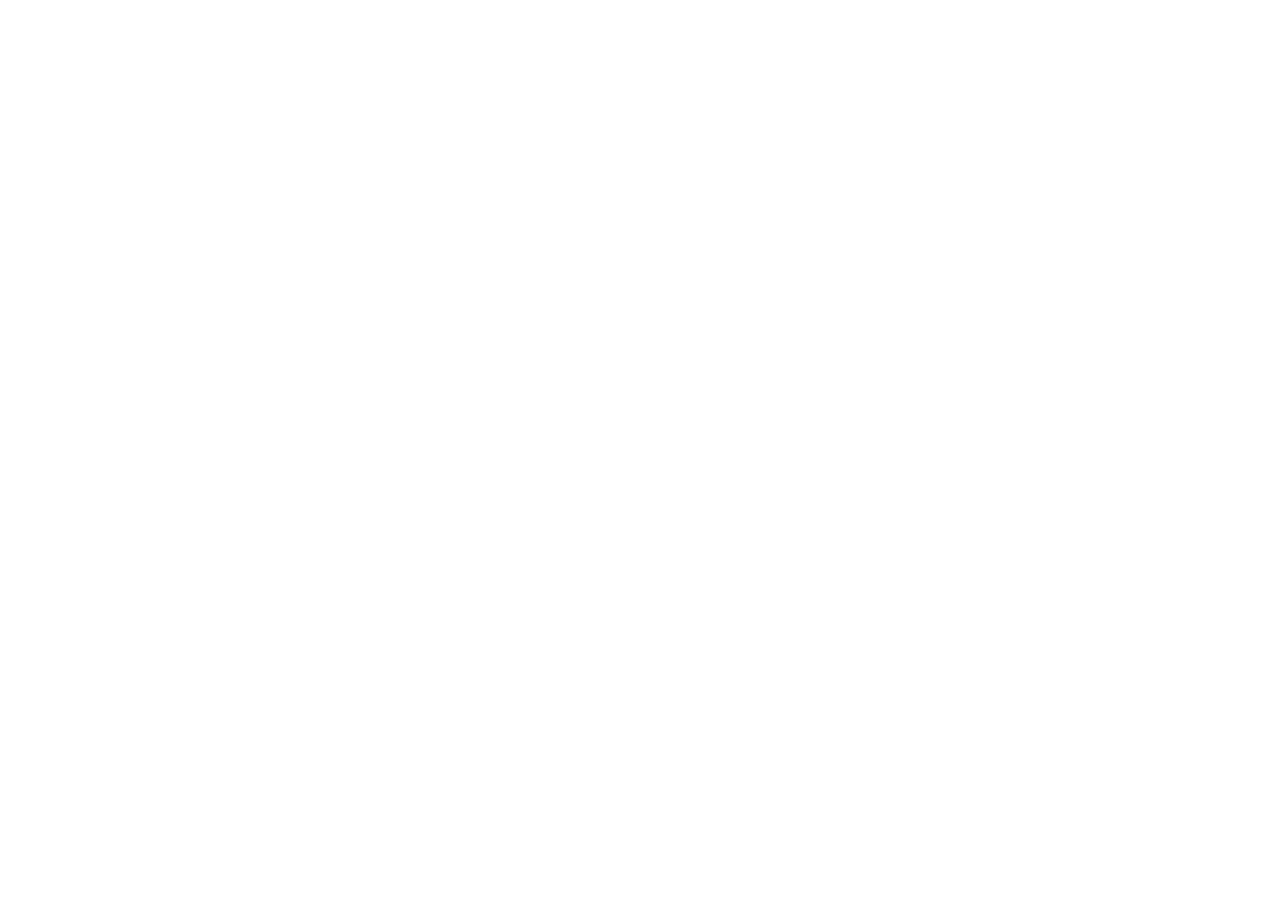
==== index.html @ f250bab3 "fix: open learning library directly instead of stalled iframe" ====
<!doctype html>
<html lang="ko">
<head>
  <meta charset="utf-8">
  <meta name="viewport" content="width=device-width,initial-scale=1,viewport-fit=cover">
  <meta name="theme-color" content="#f7f4ee">
  <meta http-equiv="refresh" content="0;url=https://learning-webapp-library.lejinku.chatgpt.site/">
  <title>배움 링크 | 학습자료 웹앱 모음</title>
  <style>
    html,body{min-height:100%;margin:0;background:#f7f4ee}
    body{display:grid;min-height:100vh;place-items:center;font-family:"Pretendard","Noto Sans KR",system-ui,sans-serif;color:#173f35}
    main{max-width:32rem;padding:32px;text-align:center}
    h1{font-size:24px}
    p{line-height:1.7;color:#536676}
    a{display:inline-block;margin-top:12px;padding:12px 20px;border-radius:999px;background:#173f35;color:#fff;text-decoration:none}
  </style>
</head>
<body>
  <main>
    <h1>학습자료방을 여는 중입니다.</h1>
    <p>자동으로 이동하지 않으면 아래 버튼을 눌러 주세요.</p>
    <a href="https://learning-webapp-library.lejinku.chatgpt.site/">학습자료방 바로 열기</a>
  </main>
</body>
</html>
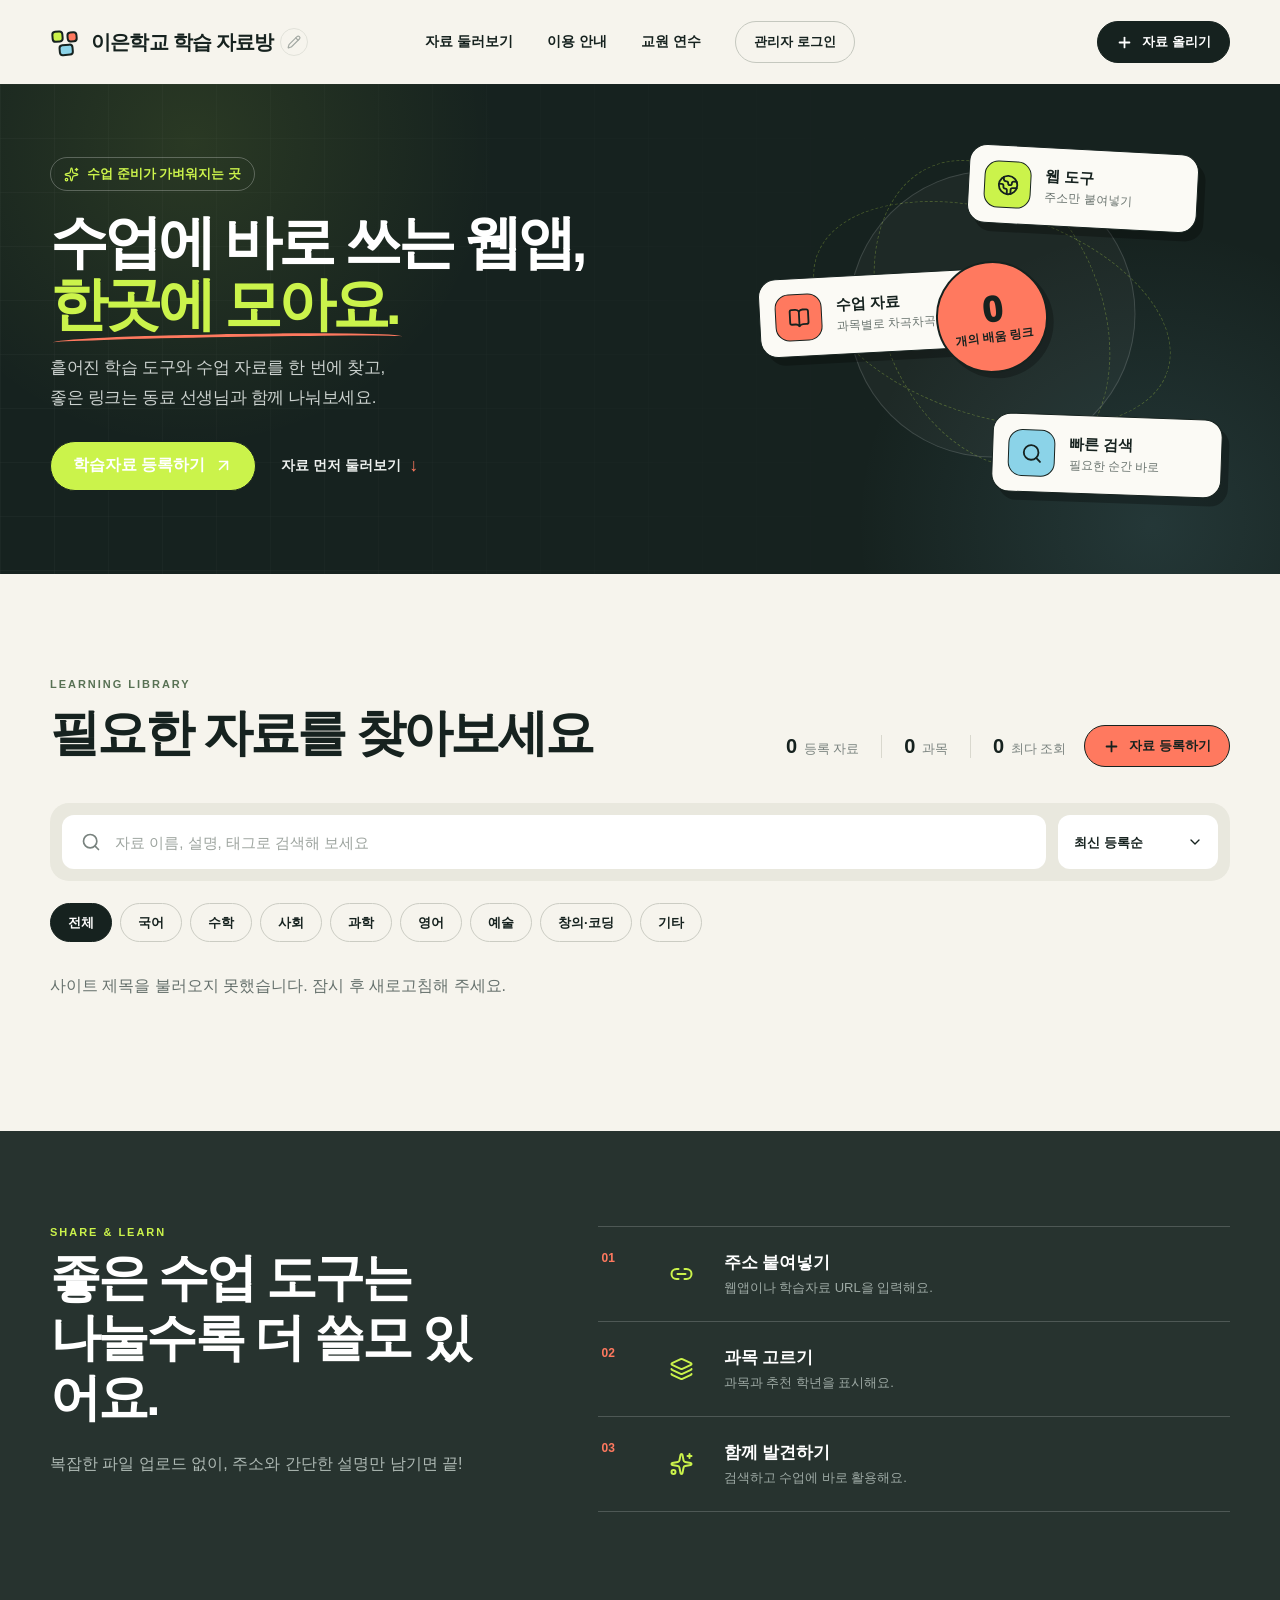
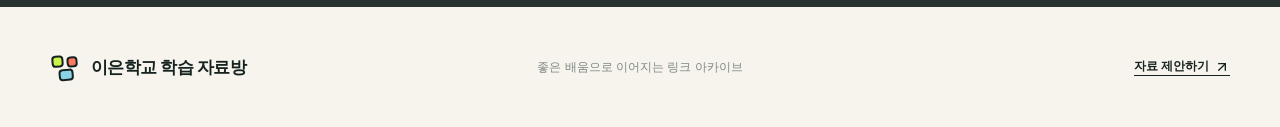
==== commit 3767f8cc: "feat: self-host main learning library with authenticated persistent CRUD" ====
--- a/index.html
+++ b/index.html
@@ -1,25 +1,4 @@
 <!doctype html>
-<html lang="ko">
-<head>
-  <meta charset="utf-8">
-  <meta name="viewport" content="width=device-width,initial-scale=1,viewport-fit=cover">
-  <meta name="theme-color" content="#f7f4ee">
-  <meta http-equiv="refresh" content="0;url=https://learning-webapp-library.lejinku.chatgpt.site/">
-  <title>배움 링크 | 학습자료 웹앱 모음</title>
-  <style>
-    html,body{min-height:100%;margin:0;background:#f7f4ee}
-    body{display:grid;min-height:100vh;place-items:center;font-family:"Pretendard","Noto Sans KR",system-ui,sans-serif;color:#173f35}
-    main{max-width:32rem;padding:32px;text-align:center}
-    h1{font-size:24px}
-    p{line-height:1.7;color:#536676}
-    a{display:inline-block;margin-top:12px;padding:12px 20px;border-radius:999px;background:#173f35;color:#fff;text-decoration:none}
-  </style>
-</head>
-<body>
-  <main>
-    <h1>학습자료방을 여는 중입니다.</h1>
-    <p>자동으로 이동하지 않으면 아래 버튼을 눌러 주세요.</p>
-    <a href="https://learning-webapp-library.lejinku.chatgpt.site/">학습자료방 바로 열기</a>
-  </main>
-</body>
-</html>
+<html lang="ko"><head><meta charset="utf-8"><meta name="viewport" content="width=device-width,initial-scale=1"><meta name="description" content="교사와 학습자가 유용한 웹앱 학습자료를 등록하고 과목별로 찾는 링크 아카이브"><meta name="referrer" content="strict-origin-when-cross-origin"><title>배움 링크 | 수업에 바로 쓰는 웹앱 모음</title><link rel="stylesheet" href="library.css?v=20261106-main-v1"><script src="library.js?v=20261106-main-v1" defer></script></head><body><main class="site-shell"><header class="topbar"><div class="brand-editor"><a aria-label="이은학교 학습 자료방 홈" class="brand" href="#top"><span aria-hidden="true" class="brand-mark"><span></span><span></span><span></span></span><span id="site-title">이은학교 학습 자료방</span></a><button aria-label="사이트 제목 수정" class="brand-edit-button" id="edit-title" type="button"><svg aria-hidden="true" class="lucide lucide-pencil" fill="none" height="14" stroke="currentColor" stroke-linecap="round" stroke-linejoin="round" stroke-width="2" viewBox="0 0 24 24" width="14" xmlns="http://www.w3.org/2000/svg"><path d="M21.174 6.812a1 1 0 0 0-3.986-3.987L3.842 16.174a2 2 0 0 0-.5.83l-1.321 4.352a.5.5 0 0 0 .623.622l4.353-1.32a2 2 0 0 0 .83-.497z"></path><path d="m15 5 4 4"></path></svg></button></div><nav aria-label="주요 메뉴" class="topnav"><a href="#library">자료 둘러보기</a><a href="#how">이용 안내</a><a href="training/">교원 연수</a><button class="button button-small button-ghost" id="login-button" type="button">관리자 로그인</button></nav><button class="button button-small button-ink" data-register=""><svg aria-hidden="true" class="lucide lucide-plus" fill="none" height="17" stroke="currentColor" stroke-linecap="round" stroke-linejoin="round" stroke-width="2.5" viewBox="0 0 24 24" width="17" xmlns="http://www.w3.org/2000/svg"><path d="M5 12h14"></path><path d="M12 5v14"></path></svg> 자료 올리기</button></header><section class="hero" id="top"><div class="hero-copy"><div class="eyebrow"><svg aria-hidden="true" class="lucide lucide-sparkles lucide-stars" fill="none" height="15" stroke="currentColor" stroke-linecap="round" stroke-linejoin="round" stroke-width="2" viewBox="0 0 24 24" width="15" xmlns="http://www.w3.org/2000/svg"><path d="M11.017 2.814a1 1 0 0 1 1.966 0l1.051 5.558a2 2 0 0 0 1.594 1.594l5.558 1.051a1 1 0 0 1 0 1.966l-5.558 1.051a2 2 0 0 0-1.594 1.594l-1.051 5.558a1 1 0 0 1-1.966 0l-1.051-5.558a2 2 0 0 0-1.594-1.594l-5.558-1.051a1 1 0 0 1 0-1.966l5.558-1.051a2 2 0 0 0 1.594-1.594z"></path><path d="M20 2v4"></path><path d="M22 4h-4"></path><circle cx="4" cy="20" r="2"></circle></svg> 수업 준비가 가벼워지는 곳</div><h1>수업에 바로 쓰는 웹앱,<br/><span>한곳에 모아요.</span></h1><p>흩어진 학습 도구와 수업 자료를 한 번에 찾고,<br class="desktop-break"/> 좋은 링크는 동료 선생님과 함께 나눠보세요.</p><div class="hero-actions"><button class="button button-lime" data-register="">학습자료 등록하기 <svg aria-hidden="true" class="lucide lucide-arrow-up-right" fill="none" height="19" stroke="currentColor" stroke-linecap="round" stroke-linejoin="round" stroke-width="2" viewBox="0 0 24 24" width="19" xmlns="http://www.w3.org/2000/svg"><path d="M7 7h10v10"></path><path d="M7 17 17 7"></path></svg></button><a class="text-link" href="#library">자료 먼저 둘러보기 <span aria-hidden="true">↓</span></a></div></div><div aria-hidden="true" class="hero-board"><div class="orbit orbit-one"></div><div class="orbit orbit-two"></div><div class="floating-card float-a"><div class="floating-icon mint"><svg aria-hidden="true" class="lucide lucide-earth lucide-globe-2" fill="none" height="24" stroke="currentColor" stroke-linecap="round" stroke-linejoin="round" stroke-width="2" viewBox="0 0 24 24" width="24" xmlns="http://www.w3.org/2000/svg"><path d="M21.54 15H17a2 2 0 0 0-2 2v4.54"></path><path d="M7 3.34V5a3 3 0 0 0 3 3a2 2 0 0 1 2 2c0 1.1.9 2 2 2a2 2 0 0 0 2-2c0-1.1.9-2 2-2h3.17"></path><path d="M11 21.95V18a2 2 0 0 0-2-2a2 2 0 0 1-2-2v-1a2 2 0 0 0-2-2H2.05"></path><circle cx="12" cy="12" r="10"></circle></svg></div><div><strong>웹 도구</strong><span>주소만 붙여넣기</span></div></div><div class="floating-card float-b"><div class="floating-icon coral"><svg aria-hidden="true" class="lucide lucide-book-open" fill="none" height="24" stroke="currentColor" stroke-linecap="round" stroke-linejoin="round" stroke-width="2" viewBox="0 0 24 24" width="24" xmlns="http://www.w3.org/2000/svg"><path d="M12 5v16"></path><path d="M20.001 19A2 2 0 0022 17V5a2 2 0 00-1.999-2L16 3.002A5 5 0 0012 5a5 5 0 00-4-2H4a2 2 0 00-2 2v12a2 2 0 001.999 2H8a5 5 0 014 2 5 5 0 014-2z"></path></svg></div><div><strong>수업 자료</strong><span>과목별로 차곡차곡</span></div></div><div class="floating-card float-c"><div class="floating-icon sky"><svg aria-hidden="true" class="lucide lucide-search" fill="none" height="24" stroke="currentColor" stroke-linecap="round" stroke-linejoin="round" stroke-width="2" viewBox="0 0 24 24" width="24" xmlns="http://www.w3.org/2000/svg"><path d="m21 21-4.34-4.34"></path><circle cx="11" cy="11" r="8"></circle></svg></div><div><strong>빠른 검색</strong><span>필요한 순간 바로</span></div></div><div class="hero-badge"><span class="badge-number" id="hero-count">0</span><span>개의 배움 링크</span></div></div></section><section class="library-section" id="library"><div class="section-heading"><div><span class="section-kicker">LEARNING LIBRARY</span><h2>필요한 자료를 찾아보세요</h2></div><div class="section-heading-actions"><div aria-label="자료실 현황" class="mini-stats"><span><strong id="resource-count">0</strong> 등록 자료</span><span><strong id="subject-count">0</strong> 과목</span><span><strong id="view-max">0</strong> 최다 조회</span></div><button class="button button-small button-coral library-add-button" data-register=""><svg aria-hidden="true" class="lucide lucide-plus" fill="none" height="17" stroke="currentColor" stroke-linecap="round" stroke-linejoin="round" stroke-width="2.5" viewBox="0 0 24 24" width="17" xmlns="http://www.w3.org/2000/svg"><path d="M5 12h14"></path><path d="M12 5v14"></path></svg> 자료 등록하기</button></div></div><div class="search-panel"><label class="search-field"><svg aria-hidden="true" class="lucide lucide-search" fill="none" height="20" stroke="currentColor" stroke-linecap="round" stroke-linejoin="round" stroke-width="2" viewBox="0 0 24 24" width="20" xmlns="http://www.w3.org/2000/svg"><path d="m21 21-4.34-4.34"></path><circle cx="11" cy="11" r="8"></circle></svg><span class="sr-only">자료 검색</span><input id="search" placeholder="자료 이름, 설명, 태그로 검색해 보세요" style="" value=""/></label><label class="select-wrap"><span class="sr-only">정렬</span><select id="sort"><option selected="" value="latest">최신 등록순</option><option value="popular">조회수 높은순</option><option value="title">가나다순</option></select><svg aria-hidden="true" class="lucide lucide-chevron-down" fill="none" height="16" stroke="currentColor" stroke-linecap="round" stroke-linejoin="round" stroke-width="2" viewBox="0 0 24 24" width="16" xmlns="http://www.w3.org/2000/svg"><path d="m6 9 6 6 6-6"></path></svg></label></div><div aria-label="과목 선택" class="subject-tabs" role="list"><button class="active" data-subject="전체">전체</button><button class="" data-subject="국어">국어</button><button class="" data-subject="수학">수학</button><button class="" data-subject="사회">사회</button><button class="" data-subject="과학">과학</button><button class="" data-subject="영어">영어</button><button class="" data-subject="예술">예술</button><button class="" data-subject="창의·코딩">창의·코딩</button><button class="" data-subject="기타">기타</button></div><p aria-live="polite" id="library-message" role="status">자료를 불러오는 중입니다.</p><div class="resource-grid" id="resource-grid"></div></section><section class="how-section" id="how"><div class="how-copy"><span class="section-kicker light">SHARE &amp; LEARN</span><h2>좋은 수업 도구는<br/>나눌수록 더 쓸모 있어요.</h2><p>복잡한 파일 업로드 없이, 주소와 간단한 설명만 남기면 끝!</p></div><ol class="steps"><li><span>01</span><div><svg aria-hidden="true" class="lucide lucide-link-2" fill="none" height="24" stroke="currentColor" stroke-linecap="round" stroke-linejoin="round" stroke-width="2" viewBox="0 0 24 24" width="24" xmlns="http://www.w3.org/2000/svg"><path d="M9 17H7A5 5 0 0 1 7 7h2"></path><path d="M15 7h2a5 5 0 1 1 0 10h-2"></path><line x1="8" x2="16" y1="12" y2="12"></line></svg><strong>주소 붙여넣기</strong><p>웹앱이나 학습자료 URL을 입력해요.</p></div></li><li><span>02</span><div><svg aria-hidden="true" class="lucide lucide-layers lucide-layers-3" fill="none" height="24" stroke="currentColor" stroke-linecap="round" stroke-linejoin="round" stroke-width="2" viewBox="0 0 24 24" width="24" xmlns="http://www.w3.org/2000/svg"><path d="M12.83 2.18a2 2 0 0 0-1.66 0L2.6 6.08a1 1 0 0 0 0 1.83l8.58 3.91a2 2 0 0 0 1.66 0l8.58-3.9a1 1 0 0 0 0-1.83z"></path><path d="M2 12a1 1 0 0 0 .58.91l8.6 3.91a2 2 0 0 0 1.65 0l8.58-3.9A1 1 0 0 0 22 12"></path><path d="M2 17a1 1 0 0 0 .58.91l8.6 3.91a2 2 0 0 0 1.65 0l8.58-3.9A1 1 0 0 0 22 17"></path></svg><strong>과목 고르기</strong><p>과목과 추천 학년을 표시해요.</p></div></li><li><span>03</span><div><svg aria-hidden="true" class="lucide lucide-sparkles lucide-stars" fill="none" height="24" stroke="currentColor" stroke-linecap="round" stroke-linejoin="round" stroke-width="2" viewBox="0 0 24 24" width="24" xmlns="http://www.w3.org/2000/svg"><path d="M11.017 2.814a1 1 0 0 1 1.966 0l1.051 5.558a2 2 0 0 0 1.594 1.594l5.558 1.051a1 1 0 0 1 0 1.966l-5.558 1.051a2 2 0 0 0-1.594 1.594l-1.051 5.558a1 1 0 0 1-1.966 0l-1.051-5.558a2 2 0 0 0-1.594-1.594l-5.558-1.051a1 1 0 0 1 0-1.966l5.558-1.051a2 2 0 0 0 1.594-1.594z"></path><path d="M20 2v4"></path><path d="M22 4h-4"></path><circle cx="4" cy="20" r="2"></circle></svg><strong>함께 발견하기</strong><p>검색하고 수업에 바로 활용해요.</p></div></li></ol></section><footer><div class="brand footer-brand"><span class="brand-mark"><span></span><span></span><span></span></span><span id="footer-title">이은학교 학습 자료방</span></div><p>좋은 배움으로 이어지는 링크 아카이브</p><button class="footer-action" data-register="">자료 제안하기 <svg aria-hidden="true" class="lucide lucide-arrow-up-right" fill="none" height="16" stroke="currentColor" stroke-linecap="round" stroke-linejoin="round" stroke-width="2" viewBox="0 0 24 24" width="16" xmlns="http://www.w3.org/2000/svg"><path d="M7 7h10v10"></path><path d="M7 17 17 7"></path></svg></button></footer><div class="modal-backdrop" hidden="" id="resource-dialog" role="presentation"><section aria-labelledby="modal-title" aria-modal="true" class="modal" role="dialog"><div class="modal-header"><div><span class="section-kicker">ADD A RESOURCE</span><h2 id="modal-title">새 학습자료 올리기</h2></div><button aria-label="창 닫기" class="modal-close" data-close="resource-dialog"><svg aria-hidden="true" class="lucide lucide-x" fill="none" height="21" stroke="currentColor" stroke-linecap="round" stroke-linejoin="round" stroke-width="2" viewBox="0 0 24 24" width="21" xmlns="http://www.w3.org/2000/svg"><path d="M18 6 6 18"></path><path d="m6 6 12 12"></path></svg></button></div><p class="modal-intro">자주 쓰는 웹앱이나 유용한 수업 자료를 간단히 소개해 주세요.</p><form id="resource-form"><p class="form-error" id="resource-error" role="alert"></p><div class="field-grid"><label class="field full"><span>자료 이름 <b>*</b></span><input id="resource-title" maxlength="80" name="title" placeholder="예: 우리 반 퀴즈 만들기" required="" value=""/></label><label class="field full"><span>웹 주소 <b>*</b></span><div class="input-with-icon"><svg aria-hidden="true" class="lucide lucide-link-2" fill="none" height="17" stroke="currentColor" stroke-linecap="round" stroke-linejoin="round" stroke-width="2" viewBox="0 0 24 24" width="17" xmlns="http://www.w3.org/2000/svg"><path d="M9 17H7A5 5 0 0 1 7 7h2"></path><path d="M15 7h2a5 5 0 1 1 0 10h-2"></path><line x1="8" x2="16" y1="12" y2="12"></line></svg><input id="resource-url" name="url" placeholder="https://" required="" type="url" value=""/></div></label><label class="field full"><span>작성자 <b>*</b></span><div class="input-with-icon"><svg aria-hidden="true" class="lucide lucide-user-round lucide-user-2" fill="none" height="17" stroke="currentColor" stroke-linecap="round" stroke-linejoin="round" stroke-width="2" viewBox="0 0 24 24" width="17" xmlns="http://www.w3.org/2000/svg"><circle cx="12" cy="8" r="5"></circle><path d="M20 21a8 8 0 0 0-16 0"></path></svg><input autocomplete="name" id="resource-author" maxlength="40" name="author" placeholder="예: 이진구 선생님" required="" value=""/></div></label><label class="field full"><span>한 줄 설명</span><textarea id="resource-description" maxlength="300" name="description" placeholder="어떤 수업에, 어떻게 활용하면 좋은지 알려주세요."></textarea></label><label class="field"><span>과목 <b>*</b></span><select id="resource-subject" name="subject"><option value="국어">국어</option><option value="수학">수학</option><option value="사회">사회</option><option value="과학">과학</option><option value="영어">영어</option><option value="예술">예술</option><option value="창의·코딩">창의·코딩</option><option selected="" value="기타">기타</option></select></label><label class="field"><span>추천 학년</span><select id="resource-grade" name="grade"><option value="전 학년">전 학년</option><option value="초등 저학년">초등 저학년</option><option value="초등 고학년">초등 고학년</option><option value="중학교">중학교</option><option value="고등학교">고등학교</option><option value="교사용">교사용</option></select></label><label class="field full"><span>태그</span><input id="resource-tags" maxlength="100" name="tags" placeholder="퀴즈, 협업, 발표 (쉼표로 구분)" value=""/><small>최대 5개까지 입력할 수 있어요.</small></label></div><div class="modal-actions"><button class="button button-ghost" data-close="resource-dialog" type="button">취소</button><button class="button button-ink" id="save-resource" type="submit"><svg aria-hidden="true" class="lucide lucide-check" fill="none" height="18" stroke="currentColor" stroke-linecap="round" stroke-linejoin="round" stroke-width="2" viewBox="0 0 24 24" width="18" xmlns="http://www.w3.org/2000/svg"><path d="M20 6 9 17l-5-5"></path></svg>자료 등록하기</button></div></form></section></div><div class="modal-backdrop" hidden="" id="login-dialog"><section aria-labelledby="login-title" aria-modal="true" class="modal" role="dialog"><div class="modal-header"><h2 id="login-title">관리자 로그인</h2><button aria-label="창 닫기" class="modal-close" data-close="login-dialog">×</button></div><p>자료 등록·수정·삭제와 제목 변경은 기존 에이두 관리자 로그인이 필요합니다.</p><form id="login-form"><label class="field"><span>관리자 비밀번호</span><input autocomplete="current-password" id="admin-password" maxlength="1024" required="" type="password"/></label><p id="login-error" role="alert"></p><div class="modal-actions"><button class="button button-ink" id="login-submit" type="submit">로그인</button></div></form></section></div>
+<div class="modal-backdrop" hidden="" id="title-dialog"><section aria-labelledby="title-heading" aria-modal="true" class="modal" role="dialog"><div class="modal-header"><h2 id="title-heading">사이트 제목 수정</h2><button aria-label="창 닫기" class="modal-close" data-close="title-dialog">×</button></div><form id="title-form"><label class="field"><span>사이트 제목</span><input id="title-input" maxlength="30" required=""/></label><p id="title-error" role="alert"></p><div class="modal-actions"><button class="button button-ink" id="save-title" type="submit">제목 저장</button></div></form></section></div>
+<div class="modal-backdrop" hidden="" id="delete-dialog"><section aria-labelledby="delete-heading" aria-modal="true" class="modal" role="dialog"><div class="modal-header"><h2 id="delete-heading">자료 삭제</h2><button aria-label="창 닫기" class="modal-close" data-close="delete-dialog">×</button></div><p id="delete-description"></p><p>삭제한 자료는 복구할 수 없습니다.</p><p id="delete-error" role="alert"></p><div class="modal-actions"><button class="button button-ghost" data-close="delete-dialog">취소</button><button class="button button-ink" id="confirm-delete">삭제하기</button></div></section></div></main></body></html>
--- a/library.css
+++ b/library.css
@@ -0,0 +1,2 @@
+:root{--ink:#16221f;--paper:#f6f4ed;--cream:#eeece2;--lime:#cbf34b;--coral:#ff795f;--sky:#8bd3e8;--muted:#66716d;--line:#d9d8ce}*{box-sizing:border-box}html{scroll-behavior:smooth}body{background:var(--paper);color:var(--ink);-webkit-font-smoothing:antialiased;margin:0;font-family:Pretendard Variable,Pretendard,Noto Sans KR,Apple SD Gothic Neo,Arial,sans-serif}button,input,textarea,select{font:inherit}button,a{-webkit-tap-highlight-color:transparent}button{color:inherit}a{color:inherit;text-decoration:none}.sr-only{clip:rect(0, 0, 0, 0);white-space:nowrap;border:0;width:1px;height:1px;margin:-1px;padding:0;position:absolute;overflow:hidden}.site-shell{min-height:100vh;overflow:hidden}.topbar{z-index:20;grid-template-columns:1fr auto 1fr;align-items:center;width:min(1180px,100% - 56px);height:84px;margin:0 auto;display:grid;position:relative}.brand{letter-spacing:-.04em;align-items:center;gap:11px;width:fit-content;font-size:20px;font-weight:900;display:inline-flex}.brand-editor{align-items:center;gap:7px;min-width:0;display:flex}.brand-edit-button,.title-edit-action{cursor:pointer;border:1px solid #d1d3ca;border-radius:50%;flex:none;place-items:center;padding:0;transition:opacity .18s,background .18s,border-color .18s;display:grid}.brand-edit-button{color:#69746f;opacity:.58;background:0 0;width:28px;height:28px}.brand-editor:hover .brand-edit-button{color:var(--ink);background:var(--lime);border-color:var(--ink);opacity:1}.brand-edit-button:focus-visible{color:var(--ink);background:var(--lime);border-color:var(--ink);opacity:1}.title-edit-form{align-items:center;gap:6px;min-width:0;display:flex}.title-edit-form input{width:180px;height:38px;color:var(--ink);border:1.5px solid var(--ink);letter-spacing:-.04em;background:#fff;border-radius:9px;outline:0;padding:0 10px;font-size:17px;font-weight:900}.title-edit-form input:focus{box-shadow:0 0 0 3px #cbf34b80}.title-edit-action{width:30px;height:30px;color:var(--ink);background:#ecece5}.title-edit-action.save{background:var(--lime);border-color:var(--ink)}.title-edit-action:disabled{cursor:wait;opacity:.55}.brand-mark{width:30px;height:30px;display:block;position:relative;transform:rotate(-5deg)}.brand-mark span{border:2px solid var(--ink);border-radius:4px;display:block;position:absolute}.brand-mark span:first-child{background:var(--lime);width:12px;height:12px;top:3px;left:2px}.brand-mark span:nth-child(2){background:var(--coral);width:11px;height:11px;top:5px;right:2px}.brand-mark span:nth-child(3){background:var(--sky);width:15px;height:12px;bottom:1px;left:8px}.topnav{align-items:center;gap:34px;font-size:14px;font-weight:700;display:flex}.topnav a{position:relative}.topnav a:after{content:"";background:var(--ink);height:2px;transition:right .2s;position:absolute;bottom:-6px;left:0;right:100%}.topnav a:hover:after{right:0}.topbar>.button{justify-self:end}.button{border:1.5px solid var(--ink);cursor:pointer;border-radius:999px;justify-content:center;align-items:center;gap:9px;min-height:50px;padding:0 22px;font-weight:800;transition:transform .2s,box-shadow .2s,background .2s;display:inline-flex}.button:hover{box-shadow:4px 5px 0 var(--ink);transform:translateY(-2px)}.button:disabled{cursor:wait;opacity:.68;box-shadow:none;transform:none}.button-small{min-height:42px;padding:0 18px;font-size:13px}.button-ink{color:#fff;background:var(--ink)}.button-ink:hover{box-shadow:4px 5px 0 var(--lime)}.button-lime{background:var(--lime)}.button-coral{background:var(--coral)}.button-ghost{background:0 0;border-color:#c5c8bf}.hero{background-color:var(--ink);color:#fff;background-image:radial-gradient(circle at 15% 12%,#cbf34b1c,#0000 26%),radial-gradient(circle at 90% 90%,#8bd3e81f,#0000 24%);grid-template-columns:1.16fr .84fr;align-items:center;min-height:490px;padding:46px max(28px,50vw - 590px) 56px;display:grid;position:relative}.hero:before{content:"";opacity:.09;background-image:linear-gradient(#ffffff4d 1px,#0000 1px),linear-gradient(90deg,#ffffff4d 1px,#0000 1px);background-size:54px 54px;position:absolute;inset:0;-webkit-mask-image:linear-gradient(90deg,#000,#0000 75%);mask-image:linear-gradient(90deg,#000,#0000 75%)}.hero-copy{z-index:2;position:relative}.eyebrow{color:var(--lime);border:1px solid #ffffff42;border-radius:999px;align-items:center;gap:8px;padding:7px 13px;font-size:13px;font-weight:800;display:inline-flex}.hero h1{letter-spacing:-.07em;word-break:keep-all;max-width:720px;margin:20px 0 17px;font-size:clamp(48px,4.5vw,66px);line-height:1.08}.hero h1 span{color:var(--lime);position:relative}.hero h1 span:after{content:"";border-top:3px solid var(--coral);border-radius:50%;height:8px;position:absolute;bottom:-9px;left:3px;right:-4px;transform:rotate(-1deg)}.hero-copy>p{color:#cbd1ce;letter-spacing:-.02em;margin:0;font-size:17px;line-height:1.8}.hero-actions{align-items:center;gap:25px;margin-top:27px;display:flex}.text-link{color:#edf0ee;align-items:center;gap:8px;font-size:14px;font-weight:700;display:inline-flex}.text-link span{color:var(--coral);font-size:18px}.hero-board{z-index:2;min-height:350px;margin-left:20px;position:relative}.hero-board:after{content:"";background:#ffffff09;border:1px solid #ffffff24;border-radius:50%;width:285px;height:285px;position:absolute;top:47%;left:50%;transform:translate(-50%,-50%)}.orbit{border:1px dashed #cbf34b40;border-radius:50%;position:absolute;top:47%;left:50%;transform:translate(-50%,-50%)}.orbit-one{width:370px;height:205px;transform:translate(-50%,-50%)rotate(18deg)}.orbit-two{width:220px;height:320px;transform:translate(-50%,-50%)rotate(-22deg)}.floating-card{z-index:2;width:230px;color:var(--ink);border:1.5px solid var(--ink);background:#fbfaf5;border-radius:18px;align-items:center;gap:14px;padding:15px;animation:5s ease-in-out infinite float;display:flex;position:absolute;box-shadow:7px 8px #00000047}.floating-card strong,.floating-card span{display:block}.floating-card strong{margin-bottom:3px;font-size:15px}.floating-card span{color:#6a746f;font-size:12px}.floating-icon{border:1.5px solid var(--ink);border-radius:14px;flex:0 0 47px;place-items:center;height:47px;display:grid}.floating-icon svg{width:22px}.floating-icon.mint{background:var(--lime)}.floating-icon.coral{background:var(--coral)}.floating-icon.sky{background:var(--sky)}.float-a{top:0;right:32px;transform:rotate(3deg)}.float-b{animation-delay:-1.8s;top:125px;left:5px;transform:rotate(-3deg)}.float-c{animation-delay:-3.1s;bottom:4px;right:8px;transform:rotate(2deg)}.hero-badge{z-index:3;text-align:center;width:112px;height:112px;color:var(--ink);background:var(--coral);border:2px solid var(--ink);border-radius:50%;place-content:center;display:grid;position:absolute;top:48%;left:50%;transform:translate(-50%,-50%)rotate(-7deg);box-shadow:5px 6px #00000040}.hero-badge span{font-size:12px;font-weight:800;display:block}.hero-badge .badge-number{letter-spacing:-.06em;margin-bottom:-2px;font-size:36px;font-weight:950}@keyframes float{0%,to{translate:0}50%{translate:0 -8px}}.library-section{width:min(1180px,100% - 56px);margin:0 auto;padding:104px 0 118px}.section-heading{justify-content:space-between;align-items:flex-end;gap:30px;margin-bottom:36px;display:flex}.section-heading-actions{flex-wrap:wrap;justify-content:flex-end;align-items:center;gap:18px;display:flex}.section-kicker{color:#587154;letter-spacing:.18em;margin-bottom:10px;font-size:11px;font-weight:900;display:block}.section-kicker.light{color:var(--lime)}.section-heading h2,.how-copy h2,.modal h2{letter-spacing:-.055em;margin:0}.section-heading h2{font-size:clamp(33px,4vw,50px)}.mini-stats{color:#7a837f;align-items:center;gap:22px;font-size:13px;display:flex}.mini-stats span+span{border-left:1px solid var(--line);padding-left:22px}.mini-stats strong{color:var(--ink);margin-right:3px;font-size:20px}.library-add-button{flex:none}.search-panel{background:#e9e8de;border-radius:19px;grid-template-columns:1fr 160px;gap:12px;padding:12px;display:grid}.search-field{background:#fff;border:1.5px solid #0000;border-radius:12px;align-items:center;gap:12px;min-width:0;height:54px;padding:0 18px;transition:border .2s;display:flex}.search-field:focus-within{border-color:var(--ink)}.search-field svg{color:#78827e;flex:none}.search-field input{background:0 0;border:0;outline:0;width:100%;font-size:15px}.search-field input::placeholder{color:#9da49f}.clear-search{cursor:pointer;background:#eeeee9;border:0;border-radius:50%;flex:none;place-items:center;width:30px;height:30px;padding:0;display:grid}.select-wrap{background:#fff;border-radius:12px;align-items:center;display:flex;position:relative}.select-wrap select{-webkit-appearance:none;appearance:none;width:100%;height:54px;color:var(--ink);cursor:pointer;background:0 0;border:0;outline:0;padding:0 38px 0 16px;font-size:13px;font-weight:750}.select-wrap svg{pointer-events:none;position:absolute;right:15px}.subject-tabs{scrollbar-width:none;gap:8px;margin:22px 0 34px;display:flex;overflow-x:auto}.subject-tabs::-webkit-scrollbar{display:none}.subject-tabs button{cursor:pointer;background:0 0;border:1px solid #cbccc3;border-radius:999px;flex:none;height:39px;padding:0 17px;font-size:13px;font-weight:750;transition:all .2s}.subject-tabs button:hover,.subject-tabs button.active{color:#fff;background:var(--ink);border-color:var(--ink)}.state-card,.empty-state{text-align:center;background:#ffffff59;border:1px dashed #bfc2b8;border-radius:25px;align-content:center;place-items:center;min-height:340px;display:grid}.state-card{color:var(--muted);gap:10px}.state-card p{margin:0}.state-error h3{color:var(--ink);margin:8px 0 0}.state-error p{max-width:500px}.spin{animation:1s linear infinite spin}@keyframes spin{to{transform:rotate(360deg)}}.empty-state{padding:50px 20px}.empty-illustration{background:var(--sky);border:1.5px solid var(--ink);width:88px;height:88px;box-shadow:7px 8px 0 var(--ink);border-radius:24px;place-items:center;margin-bottom:25px;display:grid;position:relative;transform:rotate(-4deg)}.empty-illustration span{background:var(--lime);border:1.5px solid var(--ink);border-radius:50%;place-items:center;width:34px;height:34px;font-size:21px;font-weight:900;display:grid;position:absolute;top:-16px;right:-13px}.empty-state h3{letter-spacing:-.045em;margin:0;font-size:28px}.empty-state>p{color:var(--muted);margin:12px 0 26px}.resource-grid{grid-template-columns:repeat(3,1fr);gap:18px;display:grid}.resource-card{--tone:var(--lime);border:1.5px solid var(--ink);cursor:pointer;background:#fbfaf5;border-radius:21px;flex-direction:column;min-height:330px;padding:23px;transition:transform .22s,box-shadow .22s;display:flex;box-shadow:4px 5px #0000}.resource-card:hover{box-shadow:5px 7px 0 var(--ink);transform:translateY(-5px)}.resource-card:focus-visible{outline:3px solid var(--coral);outline-offset:4px;box-shadow:5px 7px 0 var(--ink);transform:translateY(-5px)}.resource-card.tone-coral{--tone:var(--coral)}.resource-card.tone-sky{--tone:var(--sky)}.resource-card.tone-lilac{--tone:#cfb8ef}.resource-card.tone-sun{--tone:#f3c959}.card-topline{justify-content:space-between;align-items:center;gap:10px;display:flex}.subject-pill{background:var(--tone);border:1px solid var(--ink);border-radius:999px;padding:5px 11px;font-size:11px;font-weight:900}.grade-label{color:#78817d;align-items:center;gap:5px;font-size:11px;font-weight:700;display:inline-flex}.site-icon{background:var(--tone);border:1.5px solid var(--ink);border-radius:15px;place-items:center;width:52px;height:52px;margin-top:30px;font-size:22px;font-weight:950;display:grid;transform:rotate(-3deg)}.resource-card h3{letter-spacing:-.04em;margin:17px 0 8px;font-size:22px}.resource-author{color:#65706b;align-items:center;gap:5px;margin:-1px 0 9px;font-size:11px;font-weight:800;display:inline-flex}.resource-card>p{color:var(--muted);-webkit-line-clamp:2;-webkit-box-orient:vertical;margin:0 0 14px;font-size:13px;line-height:1.65;display:-webkit-box;overflow:hidden}.tag-list{flex-wrap:wrap;gap:5px;margin-bottom:18px;display:flex}.tag-list span{color:#64706b;font-size:11px;font-weight:700}.card-manage-row{justify-content:flex-end;gap:6px;margin-top:auto;margin-bottom:12px;display:flex}.card-manage-button{color:#59645f;cursor:pointer;background:#efeee7;border:1px solid #d3d4cb;border-radius:999px;align-items:center;gap:4px;min-height:29px;padding:0 9px;font-size:10px;font-weight:850;transition:color .18s,background .18s,border-color .18s;display:inline-flex}.card-manage-button:hover{color:var(--ink);background:var(--lime);border-color:var(--ink)}.card-manage-button.danger:hover{color:#8b2e21;background:#ffe0d8;border-color:#ef745f}.card-manage-button:disabled{cursor:wait;opacity:.58}.card-footer{border-top:1px solid #deded5;justify-content:space-between;align-items:center;gap:12px;margin-top:0;padding-top:16px;display:flex}.domain{color:#7a837f;text-overflow:ellipsis;white-space:nowrap;align-items:center;gap:6px;min-width:0;font-size:11px;display:inline-flex;overflow:hidden}.card-actions{flex:none;align-items:center;gap:12px;display:inline-flex}.view-count,.open-label{align-items:center;gap:5px;font-size:12px;font-weight:850;display:inline-flex}.view-count{color:#737d78;font-variant-numeric:tabular-nums}.resource-card:hover .open-label{text-decoration:underline}.how-section{color:#fff;background:#27332f;grid-template-columns:.85fr 1.15fr;gap:80px;padding:95px max(28px,50vw - 590px);display:grid}.how-copy h2{max-width:470px;font-size:clamp(36px,4vw,54px);line-height:1.17}.how-copy>p{color:#aeb9b4;max-width:430px;margin:22px 0 0;line-height:1.7}.steps{border-top:1px solid #ffffff2e;margin:0;padding:0;list-style:none}.steps li{border-bottom:1px solid #ffffff2e;grid-template-columns:55px 1fr;gap:12px;padding:24px 4px;display:grid}.steps li>span{color:var(--coral);font-size:12px;font-weight:900}.steps li>div{grid-template-columns:42px 1fr;align-items:center;column-gap:13px;display:grid}.steps svg{width:25px;color:var(--lime);grid-row:1/3}.steps strong{font-size:17px}.steps p{color:#9eaaa5;margin:5px 0 0;font-size:13px}footer{grid-template-columns:1fr auto 1fr;align-items:center;width:min(1180px,100% - 56px);min-height:120px;margin:0 auto;display:grid}.footer-brand{font-size:17px}footer>p{color:#808985;font-size:12px}.footer-action{border:0;border-bottom:1px solid var(--ink);cursor:pointer;background:0 0;justify-self:end;align-items:center;gap:5px;padding:0;font-size:12px;font-weight:800;display:inline-flex}.modal-backdrop{z-index:100;-webkit-backdrop-filter:blur(8px);backdrop-filter:blur(8px);background:#0c1613b8;place-items:center;padding:22px;animation:.16s ease-out fade-in;display:grid;position:fixed;inset:0}.modal{border:1.5px solid var(--ink);width:min(620px,100%);max-height:calc(100vh - 44px);box-shadow:9px 11px 0 var(--lime);background:#f9f8f2;border-radius:25px;padding:30px;animation:.22s ease-out modal-in;overflow-y:auto}@keyframes fade-in{0%{opacity:0}}@keyframes modal-in{0%{opacity:0;transform:translateY(12px)scale(.98)}}.modal-header{justify-content:space-between;align-items:flex-start;gap:20px;display:flex}.modal h2{font-size:31px}.modal-close{cursor:pointer;background:#ecebe4;border:0;border-radius:50%;flex:none;place-items:center;width:40px;height:40px;padding:0;display:grid}.modal-intro{color:var(--muted);margin:10px 0 24px;font-size:13px}.field-grid{grid-template-columns:1fr 1fr;gap:17px 13px;display:grid}.field.full{grid-column:1/-1}.field>span{margin:0 0 7px 2px;font-size:12px;font-weight:850;display:block}.field b{color:#ef5b48}.field input,.field textarea,.field select{background:#fff;border:1px solid #cecec5;border-radius:11px;outline:0;width:100%;transition:border .2s,box-shadow .2s}.field input,.field select{height:48px;padding:0 13px}.field textarea{resize:vertical;min-height:86px;padding:12px 13px}.field input:focus,.field textarea:focus,.field select:focus{border-color:var(--ink);box-shadow:0 0 0 3px #cbf34b73}.field input::placeholder,.field textarea::placeholder{color:#a7aaa4}.field small{color:#929892;margin:6px 0 0 2px;font-size:10px;display:block}.input-with-icon{position:relative}.input-with-icon svg{color:#77807c;position:absolute;top:15px;left:13px}.input-with-icon input{padding-left:40px}.form-error{color:#8b2e21;background:#ffe4dd;border-radius:9px;margin:15px 0 0;padding:10px 12px;font-size:12px}.modal-actions{border-top:1px solid #deded6;justify-content:flex-end;gap:9px;margin-top:25px;padding-top:20px;display:flex}.modal-actions .button{min-height:44px;font-size:13px}.toast{z-index:120;color:#fff;background:var(--ink);border:1px solid var(--lime);border-radius:999px;align-items:center;gap:8px;padding:12px 18px;font-size:13px;font-weight:800;display:flex;position:fixed;bottom:28px;left:50%;transform:translate(-50%);box-shadow:0 10px 30px #0003}.toast svg{color:var(--lime)}@media (max-width:900px){.topbar{grid-template-columns:1fr auto;width:min(100% - 36px,720px)}.topnav{display:none}.hero{grid-template-columns:1fr;padding-top:65px}.hero-copy{text-align:center}.hero-copy>p{max-width:600px;margin-inline:auto}.hero-actions{justify-content:center}.hero-board{width:min(560px,100%);min-height:390px;margin:55px auto -20px}.resource-grid{grid-template-columns:repeat(2,1fr)}.how-section{grid-template-columns:1fr;gap:52px}}@media (max-width:640px){.topbar{width:calc(100% - 28px);height:70px}.brand{font-size:18px}.brand-editor{gap:4px}.brand-edit-button{width:25px;height:25px}.title-edit-form{gap:4px}.title-edit-form input{width:118px;height:35px;font-size:15px}.title-edit-action{width:27px;height:27px}.brand-mark{transform-origin:0;scale:.9}.topbar .button{min-height:38px;padding:0 13px}.topbar.editing-title{grid-template-columns:1fr}.topbar.editing-title>.button{display:none}.hero{min-height:auto;padding:58px 20px 65px}.hero h1{margin-top:20px;font-size:clamp(42px,12vw,58px)}.hero-copy>p{font-size:15px}.desktop-break{display:none}.hero-actions{flex-direction:column;gap:17px}.hero-board{min-height:330px;margin-top:50px}.hero-board:after{width:240px;height:240px}.orbit-one{width:320px;height:190px}.orbit-two{width:190px;height:310px}.floating-card{gap:9px;width:180px;padding:11px}.floating-icon{border-radius:11px;flex-basis:38px;height:38px}.floating-icon svg{width:18px}.floating-card strong{font-size:13px}.floating-card span{font-size:10px}.float-a{top:5px;right:-8px}.float-b{top:130px;left:-8px}.float-c{bottom:7px;right:0}.hero-badge{width:100px;height:100px}.hero-badge .badge-number{font-size:29px}.library-section{width:calc(100% - 32px);padding:75px 0 85px}.section-heading{flex-direction:column;align-items:flex-start}.section-heading-actions{justify-content:flex-start;width:100%}.mini-stats{width:100%}.search-panel{grid-template-columns:1fr}.subject-tabs{margin-inline:-16px;padding-inline:16px}.resource-grid{grid-template-columns:1fr}.resource-card{min-height:315px}.how-section{padding:75px 24px}.steps li{grid-template-columns:42px 1fr}footer{grid-template-columns:1fr auto;width:calc(100% - 32px)}footer>p{display:none}.modal-backdrop{align-items:end;padding:0}.modal{max-height:93vh;box-shadow:none;border-radius:24px 24px 0 0;padding:25px 20px 22px}.modal h2{font-size:27px}.field-grid{grid-template-columns:1fr}.field.full{grid-column:auto}.modal-actions{background:#f9f8f2;margin-inline:-20px;padding:16px 20px 22px;position:sticky;bottom:-22px}}@media (prefers-reduced-motion:reduce){*,:before,:after{scroll-behavior:auto!important;transition-duration:.01ms!important;animation-duration:.01ms!important;animation-iteration-count:1!important}}
+[hidden]{display:none!important}.modal-backdrop{overflow-y:auto}.modal{max-height:calc(100dvh - 40px);overflow-y:auto}#library-message{max-width:1180px;margin:16px auto;color:var(--muted)}.topnav button{white-space:nowrap}.form-error,[role=alert]{color:#a52f22}button:disabled{cursor:wait;opacity:.55}.card-actions{position:relative;z-index:1}@media(max-width:900px){.topbar{grid-template-columns:1fr auto;height:auto;min-height:84px;gap:12px;padding:12px 0}.topnav{grid-column:1/-1;grid-row:2;display:flex;flex-wrap:wrap;justify-content:flex-start;gap:16px}.topbar>.button{grid-column:2;grid-row:1}.brand{font-size:18px}}
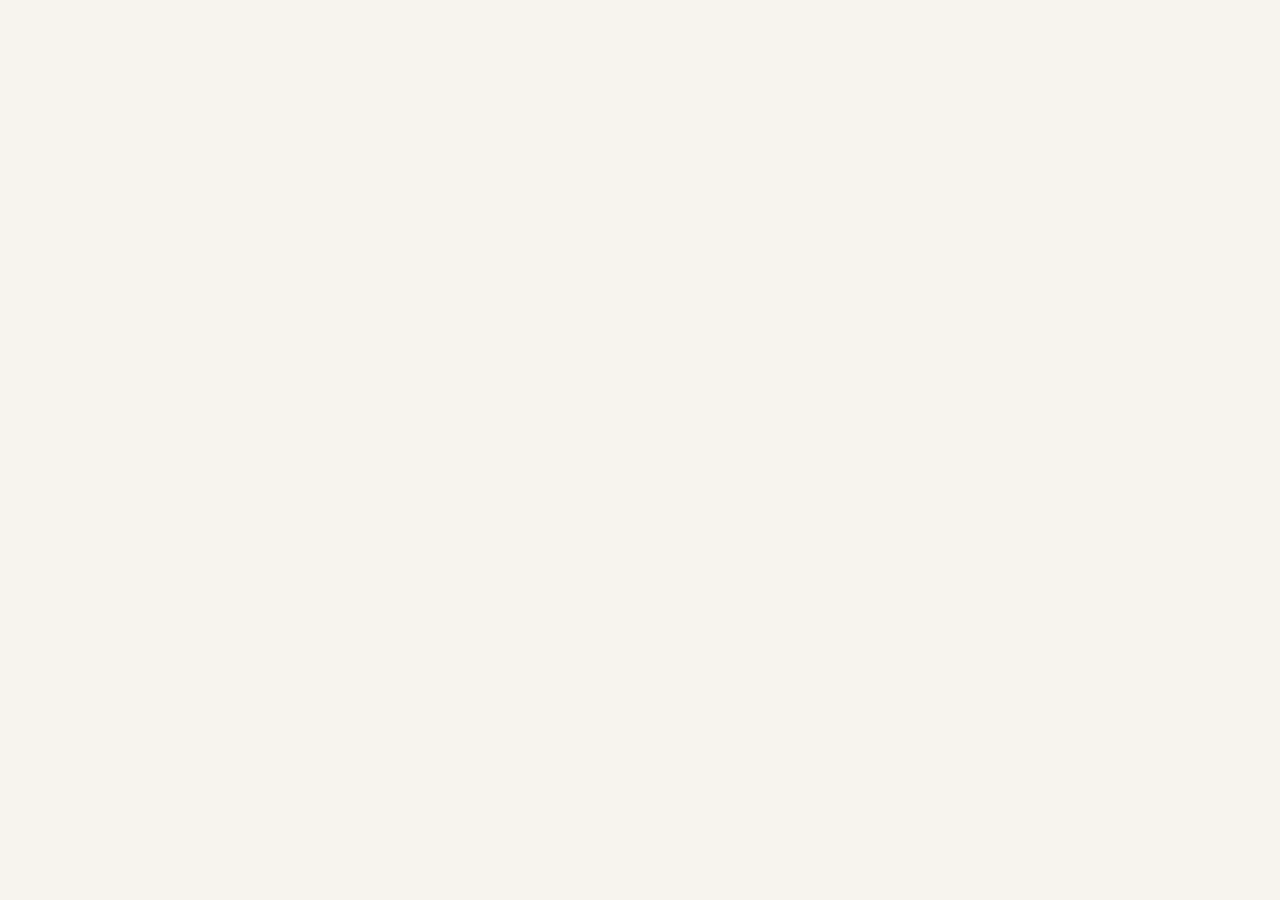
==== commit 0eb21b36: "Connect school library menus and Aiedue Korean link" ====
--- a/index.html
+++ b/index.html
@@ -1,4 +1,23 @@
 <!doctype html>
-<html lang="ko"><head><meta charset="utf-8"><meta name="viewport" content="width=device-width,initial-scale=1"><meta name="description" content="교사와 학습자가 유용한 웹앱 학습자료를 등록하고 과목별로 찾는 링크 아카이브"><meta name="referrer" content="strict-origin-when-cross-origin"><title>배움 링크 | 수업에 바로 쓰는 웹앱 모음</title><link rel="stylesheet" href="library.css?v=20261106-main-v1"><script src="library.js?v=20261106-main-v1" defer></script></head><body><main class="site-shell"><header class="topbar"><div class="brand-editor"><a aria-label="이은학교 학습 자료방 홈" class="brand" href="#top"><span aria-hidden="true" class="brand-mark"><span></span><span></span><span></span></span><span id="site-title">이은학교 학습 자료방</span></a><button aria-label="사이트 제목 수정" class="brand-edit-button" id="edit-title" type="button"><svg aria-hidden="true" class="lucide lucide-pencil" fill="none" height="14" stroke="currentColor" stroke-linecap="round" stroke-linejoin="round" stroke-width="2" viewBox="0 0 24 24" width="14" xmlns="http://www.w3.org/2000/svg"><path d="M21.174 6.812a1 1 0 0 0-3.986-3.987L3.842 16.174a2 2 0 0 0-.5.83l-1.321 4.352a.5.5 0 0 0 .623.622l4.353-1.32a2 2 0 0 0 .83-.497z"></path><path d="m15 5 4 4"></path></svg></button></div><nav aria-label="주요 메뉴" class="topnav"><a href="#library">자료 둘러보기</a><a href="#how">이용 안내</a><a href="training/">교원 연수</a><button class="button button-small button-ghost" id="login-button" type="button">관리자 로그인</button></nav><button class="button button-small button-ink" data-register=""><svg aria-hidden="true" class="lucide lucide-plus" fill="none" height="17" stroke="currentColor" stroke-linecap="round" stroke-linejoin="round" stroke-width="2.5" viewBox="0 0 24 24" width="17" xmlns="http://www.w3.org/2000/svg"><path d="M5 12h14"></path><path d="M12 5v14"></path></svg> 자료 올리기</button></header><section class="hero" id="top"><div class="hero-copy"><div class="eyebrow"><svg aria-hidden="true" class="lucide lucide-sparkles lucide-stars" fill="none" height="15" stroke="currentColor" stroke-linecap="round" stroke-linejoin="round" stroke-width="2" viewBox="0 0 24 24" width="15" xmlns="http://www.w3.org/2000/svg"><path d="M11.017 2.814a1 1 0 0 1 1.966 0l1.051 5.558a2 2 0 0 0 1.594 1.594l5.558 1.051a1 1 0 0 1 0 1.966l-5.558 1.051a2 2 0 0 0-1.594 1.594l-1.051 5.558a1 1 0 0 1-1.966 0l-1.051-5.558a2 2 0 0 0-1.594-1.594l-5.558-1.051a1 1 0 0 1 0-1.966l5.558-1.051a2 2 0 0 0 1.594-1.594z"></path><path d="M20 2v4"></path><path d="M22 4h-4"></path><circle cx="4" cy="20" r="2"></circle></svg> 수업 준비가 가벼워지는 곳</div><h1>수업에 바로 쓰는 웹앱,<br/><span>한곳에 모아요.</span></h1><p>흩어진 학습 도구와 수업 자료를 한 번에 찾고,<br class="desktop-break"/> 좋은 링크는 동료 선생님과 함께 나눠보세요.</p><div class="hero-actions"><button class="button button-lime" data-register="">학습자료 등록하기 <svg aria-hidden="true" class="lucide lucide-arrow-up-right" fill="none" height="19" stroke="currentColor" stroke-linecap="round" stroke-linejoin="round" stroke-width="2" viewBox="0 0 24 24" width="19" xmlns="http://www.w3.org/2000/svg"><path d="M7 7h10v10"></path><path d="M7 17 17 7"></path></svg></button><a class="text-link" href="#library">자료 먼저 둘러보기 <span aria-hidden="true">↓</span></a></div></div><div aria-hidden="true" class="hero-board"><div class="orbit orbit-one"></div><div class="orbit orbit-two"></div><div class="floating-card float-a"><div class="floating-icon mint"><svg aria-hidden="true" class="lucide lucide-earth lucide-globe-2" fill="none" height="24" stroke="currentColor" stroke-linecap="round" stroke-linejoin="round" stroke-width="2" viewBox="0 0 24 24" width="24" xmlns="http://www.w3.org/2000/svg"><path d="M21.54 15H17a2 2 0 0 0-2 2v4.54"></path><path d="M7 3.34V5a3 3 0 0 0 3 3a2 2 0 0 1 2 2c0 1.1.9 2 2 2a2 2 0 0 0 2-2c0-1.1.9-2 2-2h3.17"></path><path d="M11 21.95V18a2 2 0 0 0-2-2a2 2 0 0 1-2-2v-1a2 2 0 0 0-2-2H2.05"></path><circle cx="12" cy="12" r="10"></circle></svg></div><div><strong>웹 도구</strong><span>주소만 붙여넣기</span></div></div><div class="floating-card float-b"><div class="floating-icon coral"><svg aria-hidden="true" class="lucide lucide-book-open" fill="none" height="24" stroke="currentColor" stroke-linecap="round" stroke-linejoin="round" stroke-width="2" viewBox="0 0 24 24" width="24" xmlns="http://www.w3.org/2000/svg"><path d="M12 5v16"></path><path d="M20.001 19A2 2 0 0022 17V5a2 2 0 00-1.999-2L16 3.002A5 5 0 0012 5a5 5 0 00-4-2H4a2 2 0 00-2 2v12a2 2 0 001.999 2H8a5 5 0 014 2 5 5 0 014-2z"></path></svg></div><div><strong>수업 자료</strong><span>과목별로 차곡차곡</span></div></div><div class="floating-card float-c"><div class="floating-icon sky"><svg aria-hidden="true" class="lucide lucide-search" fill="none" height="24" stroke="currentColor" stroke-linecap="round" stroke-linejoin="round" stroke-width="2" viewBox="0 0 24 24" width="24" xmlns="http://www.w3.org/2000/svg"><path d="m21 21-4.34-4.34"></path><circle cx="11" cy="11" r="8"></circle></svg></div><div><strong>빠른 검색</strong><span>필요한 순간 바로</span></div></div><div class="hero-badge"><span class="badge-number" id="hero-count">0</span><span>개의 배움 링크</span></div></div></section><section class="library-section" id="library"><div class="section-heading"><div><span class="section-kicker">LEARNING LIBRARY</span><h2>필요한 자료를 찾아보세요</h2></div><div class="section-heading-actions"><div aria-label="자료실 현황" class="mini-stats"><span><strong id="resource-count">0</strong> 등록 자료</span><span><strong id="subject-count">0</strong> 과목</span><span><strong id="view-max">0</strong> 최다 조회</span></div><button class="button button-small button-coral library-add-button" data-register=""><svg aria-hidden="true" class="lucide lucide-plus" fill="none" height="17" stroke="currentColor" stroke-linecap="round" stroke-linejoin="round" stroke-width="2.5" viewBox="0 0 24 24" width="17" xmlns="http://www.w3.org/2000/svg"><path d="M5 12h14"></path><path d="M12 5v14"></path></svg> 자료 등록하기</button></div></div><div class="search-panel"><label class="search-field"><svg aria-hidden="true" class="lucide lucide-search" fill="none" height="20" stroke="currentColor" stroke-linecap="round" stroke-linejoin="round" stroke-width="2" viewBox="0 0 24 24" width="20" xmlns="http://www.w3.org/2000/svg"><path d="m21 21-4.34-4.34"></path><circle cx="11" cy="11" r="8"></circle></svg><span class="sr-only">자료 검색</span><input id="search" placeholder="자료 이름, 설명, 태그로 검색해 보세요" style="" value=""/></label><label class="select-wrap"><span class="sr-only">정렬</span><select id="sort"><option selected="" value="latest">최신 등록순</option><option value="popular">조회수 높은순</option><option value="title">가나다순</option></select><svg aria-hidden="true" class="lucide lucide-chevron-down" fill="none" height="16" stroke="currentColor" stroke-linecap="round" stroke-linejoin="round" stroke-width="2" viewBox="0 0 24 24" width="16" xmlns="http://www.w3.org/2000/svg"><path d="m6 9 6 6 6-6"></path></svg></label></div><div aria-label="과목 선택" class="subject-tabs" role="list"><button class="active" data-subject="전체">전체</button><button class="" data-subject="국어">국어</button><button class="" data-subject="수학">수학</button><button class="" data-subject="사회">사회</button><button class="" data-subject="과학">과학</button><button class="" data-subject="영어">영어</button><button class="" data-subject="예술">예술</button><button class="" data-subject="창의·코딩">창의·코딩</button><button class="" data-subject="기타">기타</button></div><p aria-live="polite" id="library-message" role="status">자료를 불러오는 중입니다.</p><div class="resource-grid" id="resource-grid"></div></section><section class="how-section" id="how"><div class="how-copy"><span class="section-kicker light">SHARE &amp; LEARN</span><h2>좋은 수업 도구는<br/>나눌수록 더 쓸모 있어요.</h2><p>복잡한 파일 업로드 없이, 주소와 간단한 설명만 남기면 끝!</p></div><ol class="steps"><li><span>01</span><div><svg aria-hidden="true" class="lucide lucide-link-2" fill="none" height="24" stroke="currentColor" stroke-linecap="round" stroke-linejoin="round" stroke-width="2" viewBox="0 0 24 24" width="24" xmlns="http://www.w3.org/2000/svg"><path d="M9 17H7A5 5 0 0 1 7 7h2"></path><path d="M15 7h2a5 5 0 1 1 0 10h-2"></path><line x1="8" x2="16" y1="12" y2="12"></line></svg><strong>주소 붙여넣기</strong><p>웹앱이나 학습자료 URL을 입력해요.</p></div></li><li><span>02</span><div><svg aria-hidden="true" class="lucide lucide-layers lucide-layers-3" fill="none" height="24" stroke="currentColor" stroke-linecap="round" stroke-linejoin="round" stroke-width="2" viewBox="0 0 24 24" width="24" xmlns="http://www.w3.org/2000/svg"><path d="M12.83 2.18a2 2 0 0 0-1.66 0L2.6 6.08a1 1 0 0 0 0 1.83l8.58 3.91a2 2 0 0 0 1.66 0l8.58-3.9a1 1 0 0 0 0-1.83z"></path><path d="M2 12a1 1 0 0 0 .58.91l8.6 3.91a2 2 0 0 0 1.65 0l8.58-3.9A1 1 0 0 0 22 12"></path><path d="M2 17a1 1 0 0 0 .58.91l8.6 3.91a2 2 0 0 0 1.65 0l8.58-3.9A1 1 0 0 0 22 17"></path></svg><strong>과목 고르기</strong><p>과목과 추천 학년을 표시해요.</p></div></li><li><span>03</span><div><svg aria-hidden="true" class="lucide lucide-sparkles lucide-stars" fill="none" height="24" stroke="currentColor" stroke-linecap="round" stroke-linejoin="round" stroke-width="2" viewBox="0 0 24 24" width="24" xmlns="http://www.w3.org/2000/svg"><path d="M11.017 2.814a1 1 0 0 1 1.966 0l1.051 5.558a2 2 0 0 0 1.594 1.594l5.558 1.051a1 1 0 0 1 0 1.966l-5.558 1.051a2 2 0 0 0-1.594 1.594l-1.051 5.558a1 1 0 0 1-1.966 0l-1.051-5.558a2 2 0 0 0-1.594-1.594l-5.558-1.051a1 1 0 0 1 0-1.966l5.558-1.051a2 2 0 0 0 1.594-1.594z"></path><path d="M20 2v4"></path><path d="M22 4h-4"></path><circle cx="4" cy="20" r="2"></circle></svg><strong>함께 발견하기</strong><p>검색하고 수업에 바로 활용해요.</p></div></li></ol></section><footer><div class="brand footer-brand"><span class="brand-mark"><span></span><span></span><span></span></span><span id="footer-title">이은학교 학습 자료방</span></div><p>좋은 배움으로 이어지는 링크 아카이브</p><button class="footer-action" data-register="">자료 제안하기 <svg aria-hidden="true" class="lucide lucide-arrow-up-right" fill="none" height="16" stroke="currentColor" stroke-linecap="round" stroke-linejoin="round" stroke-width="2" viewBox="0 0 24 24" width="16" xmlns="http://www.w3.org/2000/svg"><path d="M7 7h10v10"></path><path d="M7 17 17 7"></path></svg></button></footer><div class="modal-backdrop" hidden="" id="resource-dialog" role="presentation"><section aria-labelledby="modal-title" aria-modal="true" class="modal" role="dialog"><div class="modal-header"><div><span class="section-kicker">ADD A RESOURCE</span><h2 id="modal-title">새 학습자료 올리기</h2></div><button aria-label="창 닫기" class="modal-close" data-close="resource-dialog"><svg aria-hidden="true" class="lucide lucide-x" fill="none" height="21" stroke="currentColor" stroke-linecap="round" stroke-linejoin="round" stroke-width="2" viewBox="0 0 24 24" width="21" xmlns="http://www.w3.org/2000/svg"><path d="M18 6 6 18"></path><path d="m6 6 12 12"></path></svg></button></div><p class="modal-intro">자주 쓰는 웹앱이나 유용한 수업 자료를 간단히 소개해 주세요.</p><form id="resource-form"><p class="form-error" id="resource-error" role="alert"></p><div class="field-grid"><label class="field full"><span>자료 이름 <b>*</b></span><input id="resource-title" maxlength="80" name="title" placeholder="예: 우리 반 퀴즈 만들기" required="" value=""/></label><label class="field full"><span>웹 주소 <b>*</b></span><div class="input-with-icon"><svg aria-hidden="true" class="lucide lucide-link-2" fill="none" height="17" stroke="currentColor" stroke-linecap="round" stroke-linejoin="round" stroke-width="2" viewBox="0 0 24 24" width="17" xmlns="http://www.w3.org/2000/svg"><path d="M9 17H7A5 5 0 0 1 7 7h2"></path><path d="M15 7h2a5 5 0 1 1 0 10h-2"></path><line x1="8" x2="16" y1="12" y2="12"></line></svg><input id="resource-url" name="url" placeholder="https://" required="" type="url" value=""/></div></label><label class="field full"><span>작성자 <b>*</b></span><div class="input-with-icon"><svg aria-hidden="true" class="lucide lucide-user-round lucide-user-2" fill="none" height="17" stroke="currentColor" stroke-linecap="round" stroke-linejoin="round" stroke-width="2" viewBox="0 0 24 24" width="17" xmlns="http://www.w3.org/2000/svg"><circle cx="12" cy="8" r="5"></circle><path d="M20 21a8 8 0 0 0-16 0"></path></svg><input autocomplete="name" id="resource-author" maxlength="40" name="author" placeholder="예: 이진구 선생님" required="" value=""/></div></label><label class="field full"><span>한 줄 설명</span><textarea id="resource-description" maxlength="300" name="description" placeholder="어떤 수업에, 어떻게 활용하면 좋은지 알려주세요."></textarea></label><label class="field"><span>과목 <b>*</b></span><select id="resource-subject" name="subject"><option value="국어">국어</option><option value="수학">수학</option><option value="사회">사회</option><option value="과학">과학</option><option value="영어">영어</option><option value="예술">예술</option><option value="창의·코딩">창의·코딩</option><option selected="" value="기타">기타</option></select></label><label class="field"><span>추천 학년</span><select id="resource-grade" name="grade"><option value="전 학년">전 학년</option><option value="초등 저학년">초등 저학년</option><option value="초등 고학년">초등 고학년</option><option value="중학교">중학교</option><option value="고등학교">고등학교</option><option value="교사용">교사용</option></select></label><label class="field full"><span>태그</span><input id="resource-tags" maxlength="100" name="tags" placeholder="퀴즈, 협업, 발표 (쉼표로 구분)" value=""/><small>최대 5개까지 입력할 수 있어요.</small></label></div><div class="modal-actions"><button class="button button-ghost" data-close="resource-dialog" type="button">취소</button><button class="button button-ink" id="save-resource" type="submit"><svg aria-hidden="true" class="lucide lucide-check" fill="none" height="18" stroke="currentColor" stroke-linecap="round" stroke-linejoin="round" stroke-width="2" viewBox="0 0 24 24" width="18" xmlns="http://www.w3.org/2000/svg"><path d="M20 6 9 17l-5-5"></path></svg>자료 등록하기</button></div></form></section></div><div class="modal-backdrop" hidden="" id="login-dialog"><section aria-labelledby="login-title" aria-modal="true" class="modal" role="dialog"><div class="modal-header"><h2 id="login-title">관리자 로그인</h2><button aria-label="창 닫기" class="modal-close" data-close="login-dialog">×</button></div><p>자료 등록·수정·삭제와 제목 변경은 기존 에이두 관리자 로그인이 필요합니다.</p><form id="login-form"><label class="field"><span>관리자 비밀번호</span><input autocomplete="current-password" id="admin-password" maxlength="1024" required="" type="password"/></label><p id="login-error" role="alert"></p><div class="modal-actions"><button class="button button-ink" id="login-submit" type="submit">로그인</button></div></form></section></div>
-<div class="modal-backdrop" hidden="" id="title-dialog"><section aria-labelledby="title-heading" aria-modal="true" class="modal" role="dialog"><div class="modal-header"><h2 id="title-heading">사이트 제목 수정</h2><button aria-label="창 닫기" class="modal-close" data-close="title-dialog">×</button></div><form id="title-form"><label class="field"><span>사이트 제목</span><input id="title-input" maxlength="30" required=""/></label><p id="title-error" role="alert"></p><div class="modal-actions"><button class="button button-ink" id="save-title" type="submit">제목 저장</button></div></form></section></div>
-<div class="modal-backdrop" hidden="" id="delete-dialog"><section aria-labelledby="delete-heading" aria-modal="true" class="modal" role="dialog"><div class="modal-header"><h2 id="delete-heading">자료 삭제</h2><button aria-label="창 닫기" class="modal-close" data-close="delete-dialog">×</button></div><p id="delete-description"></p><p>삭제한 자료는 복구할 수 없습니다.</p><p id="delete-error" role="alert"></p><div class="modal-actions"><button class="button button-ghost" data-close="delete-dialog">취소</button><button class="button button-ink" id="confirm-delete">삭제하기</button></div></section></div></main></body></html>
+<html lang="ko">
+<head>
+  <meta charset="utf-8">
+  <meta name="viewport" content="width=device-width,initial-scale=1,viewport-fit=cover">
+  <meta name="theme-color" content="#f7f4ee">
+  <meta name="description" content="학교별로 나누어 보는 웹앱 학습자료 모음">
+  <title>배움 링크 | 학습자료 웹앱 모음</title>
+  <style>
+    html,body{width:100%;height:100%;margin:0;background:#f7f4ee}
+    body{overflow:hidden;font-family:"Pretendard","Noto Sans KR",system-ui,sans-serif}
+    iframe{display:block;width:100%;height:100%;border:0;background:#f7f4ee}
+  </style>
+</head>
+<body>
+  <iframe
+    src="https://learning-webapp-library.lejinku.chatgpt.site/"
+    title="배움 링크 학습자료 웹앱 모음"
+    allow="clipboard-write"
+    referrerpolicy="strict-origin-when-cross-origin"
+  ></iframe>
+</body>
+</html>
